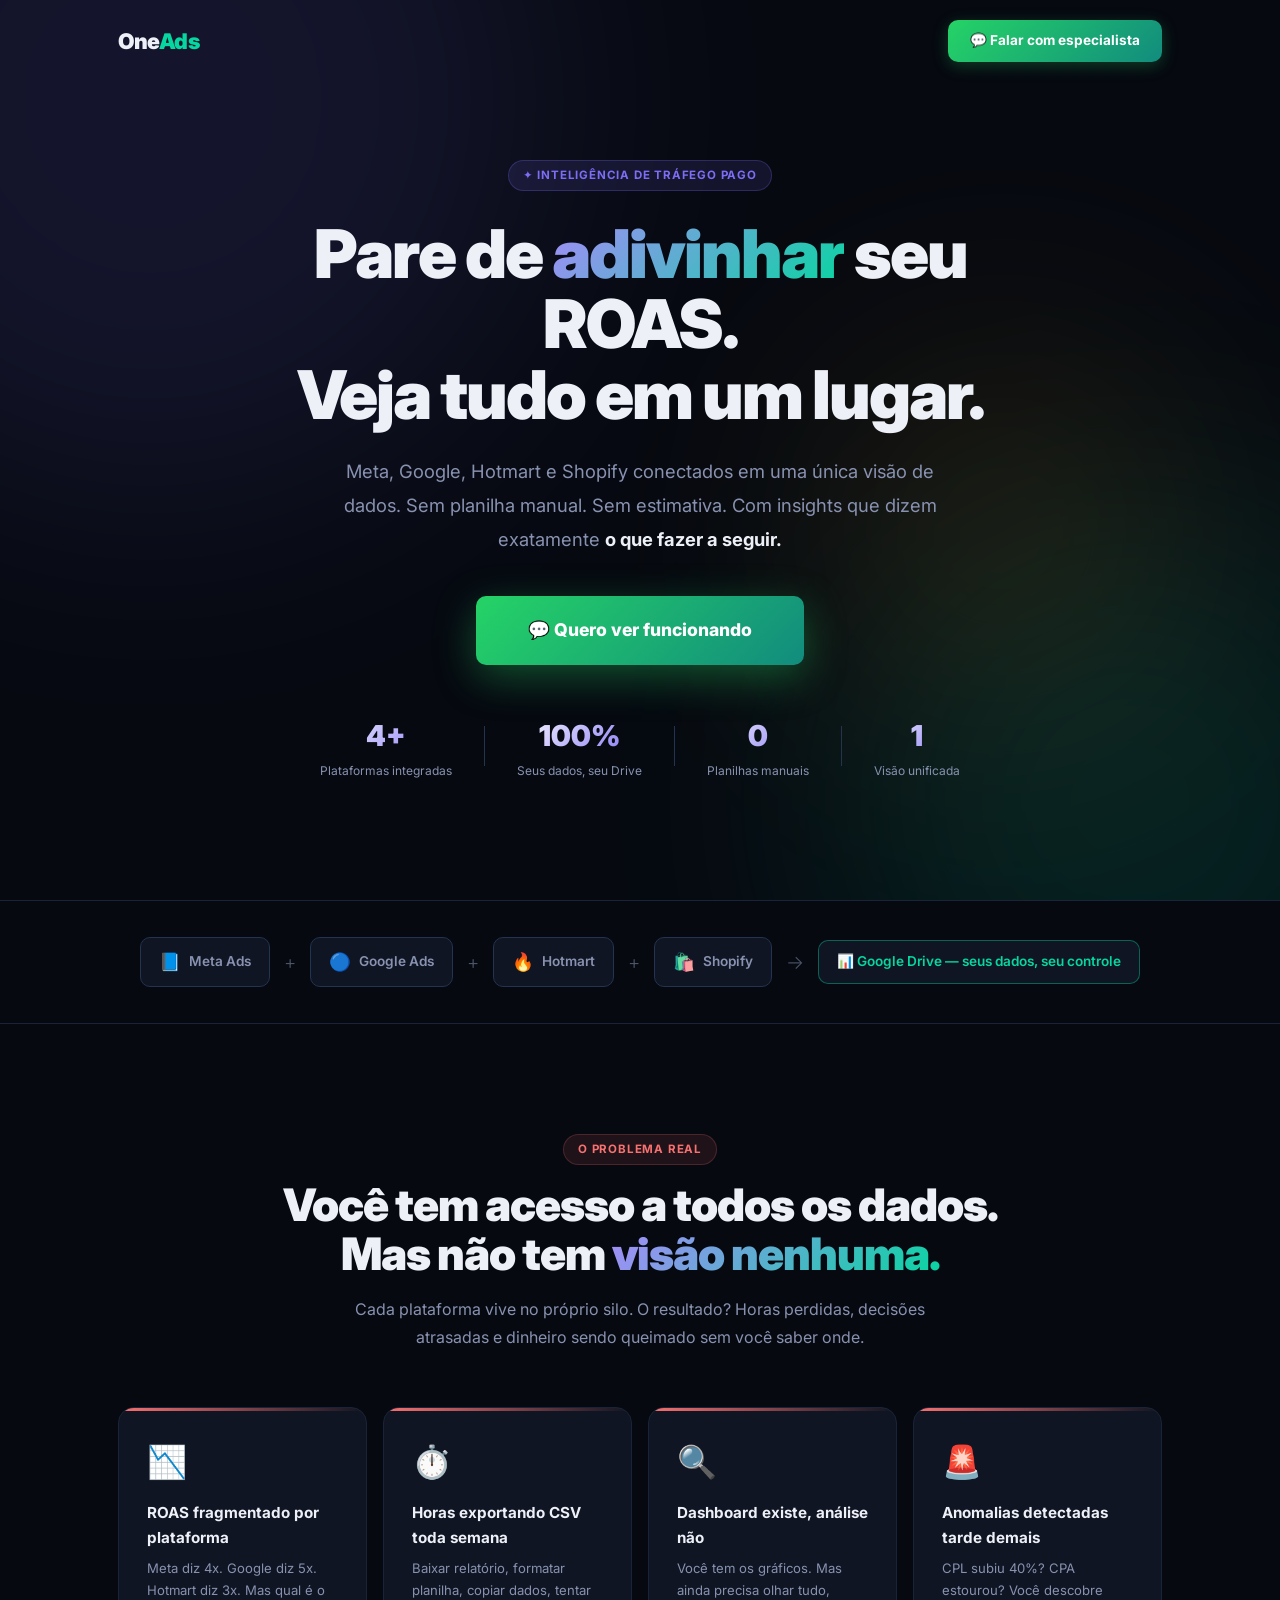
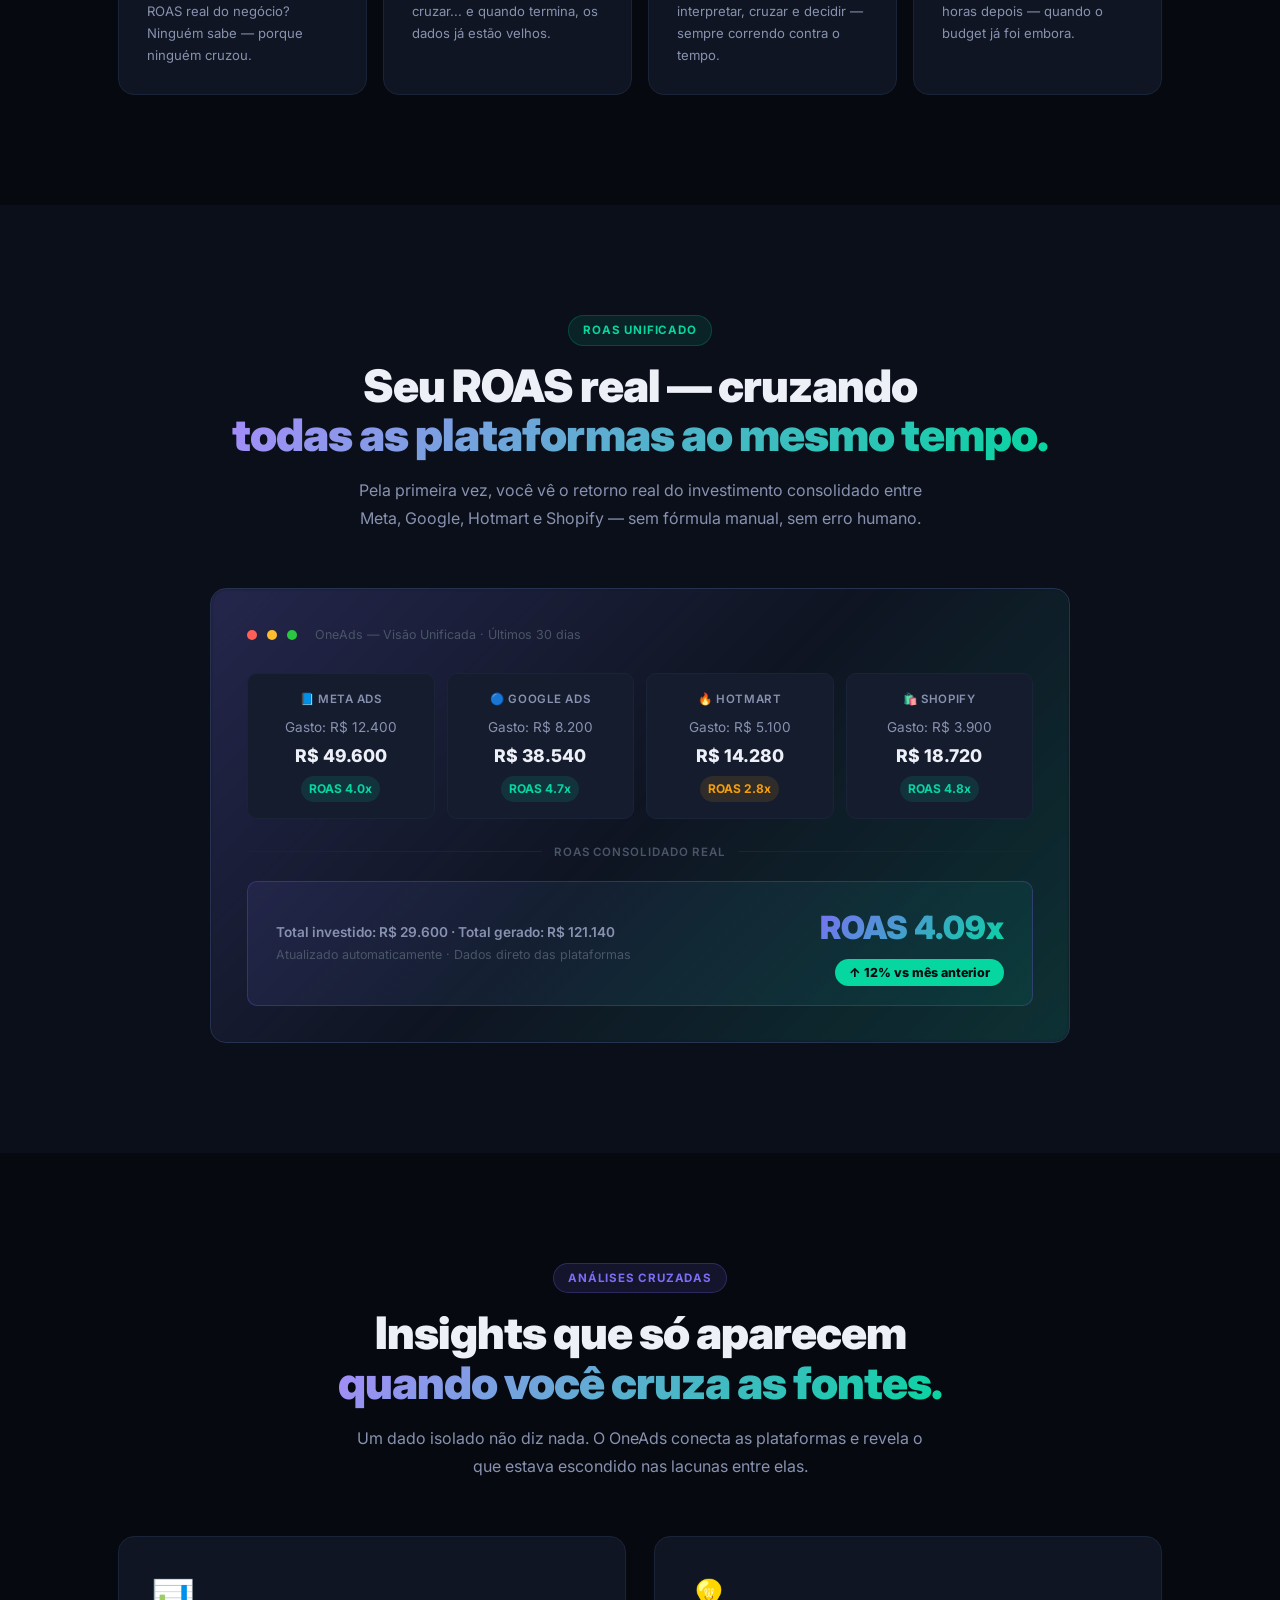
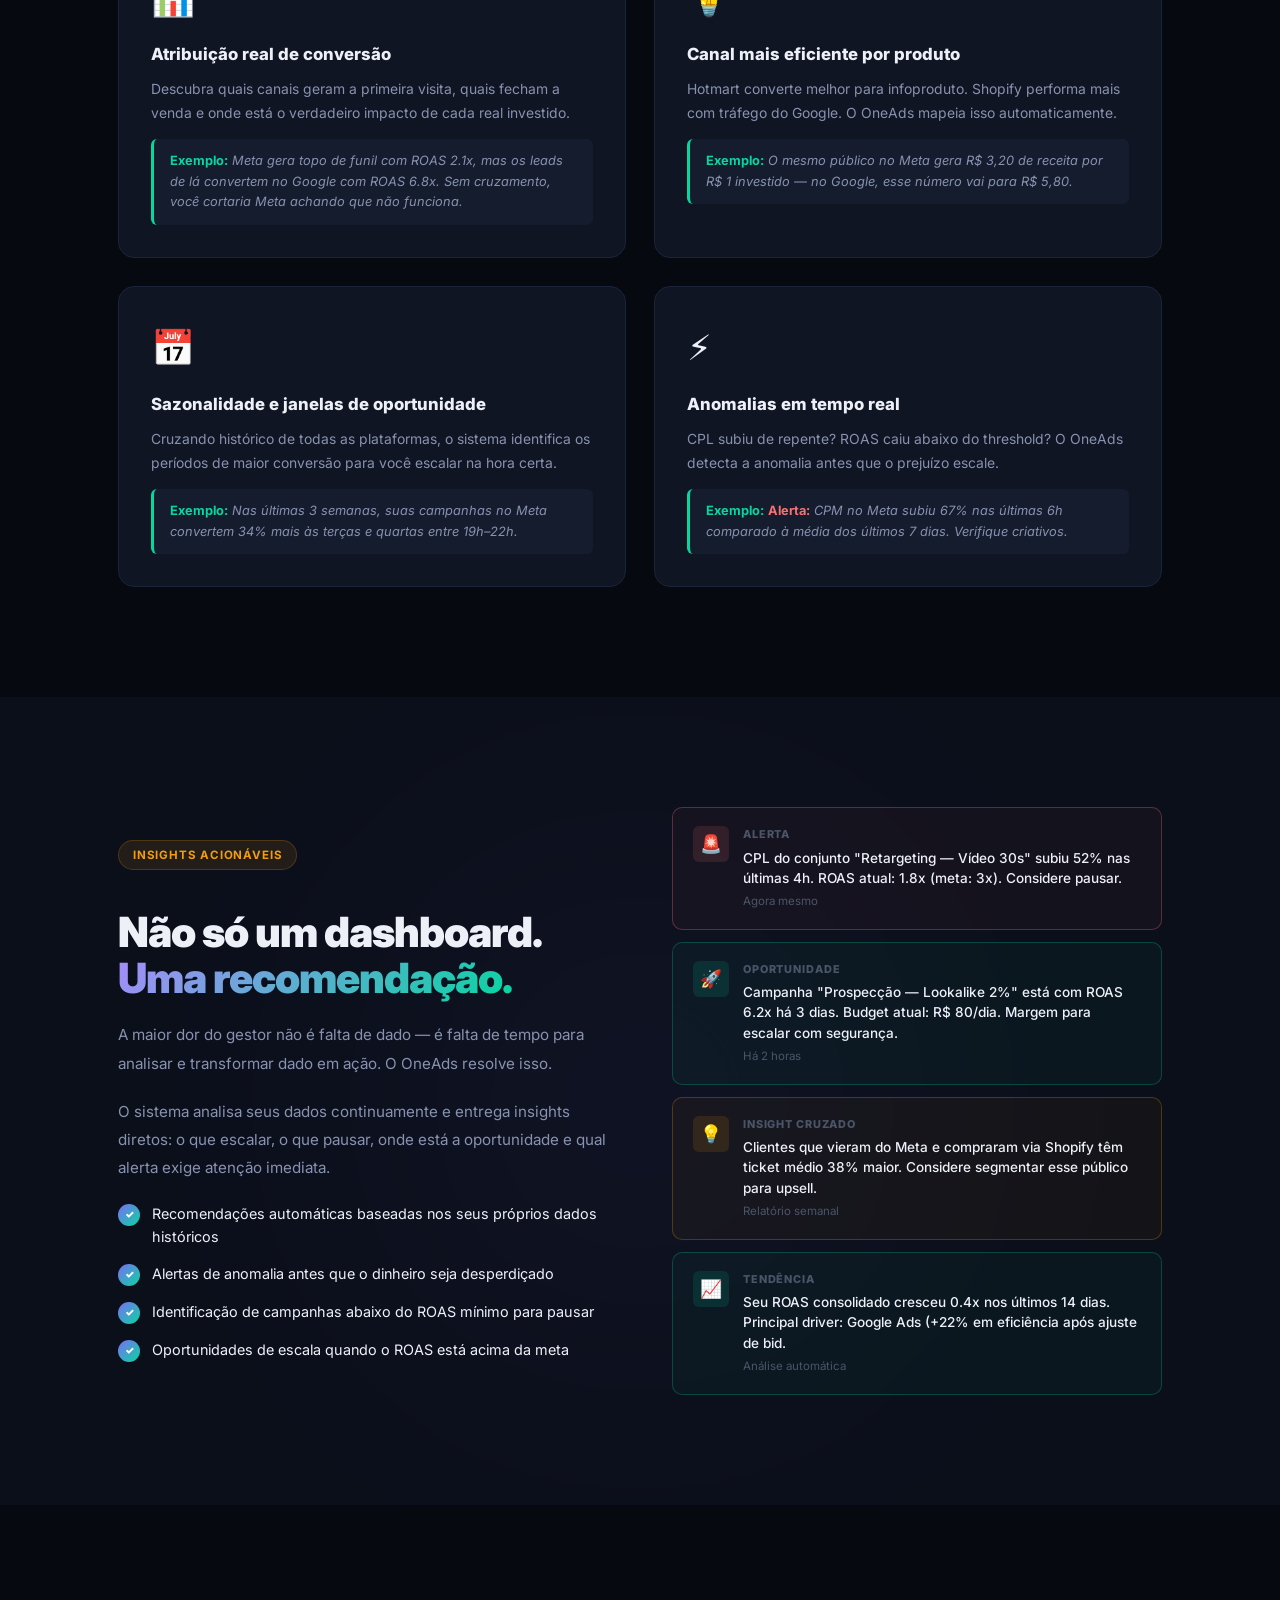
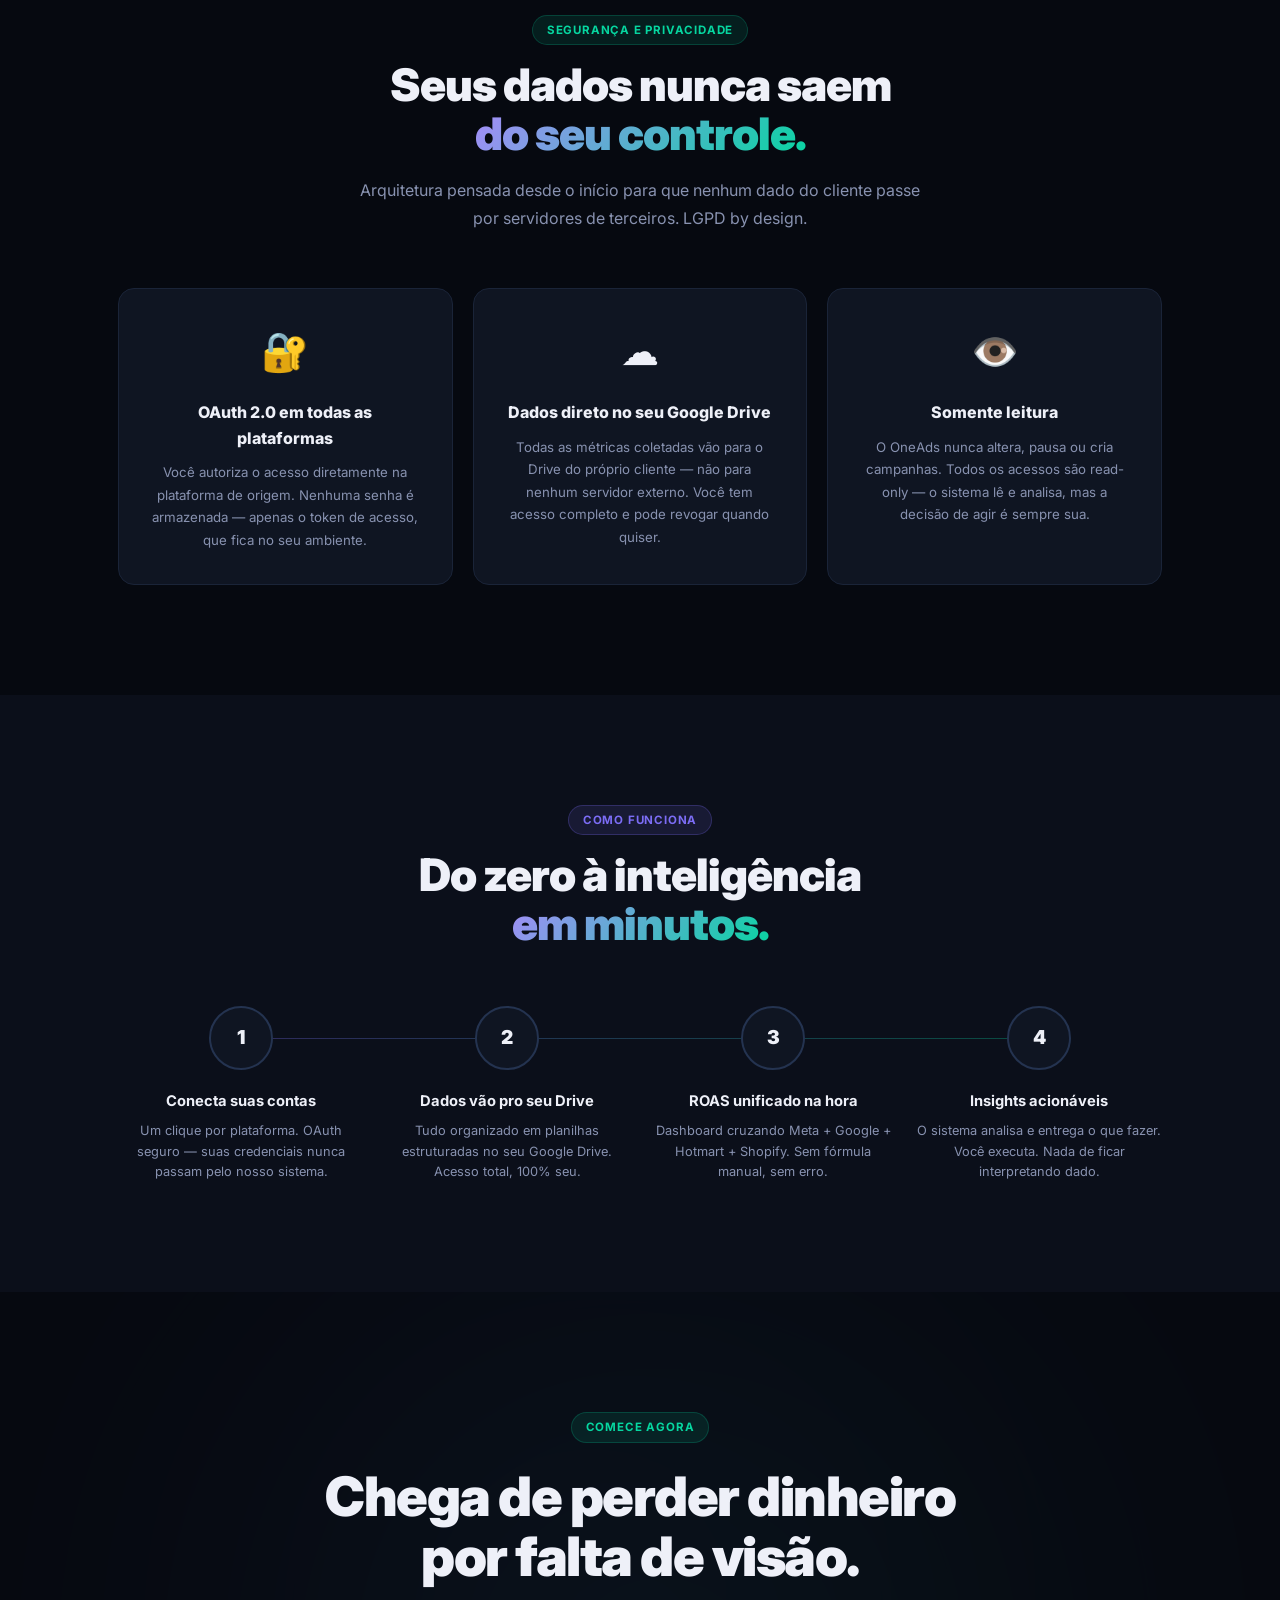
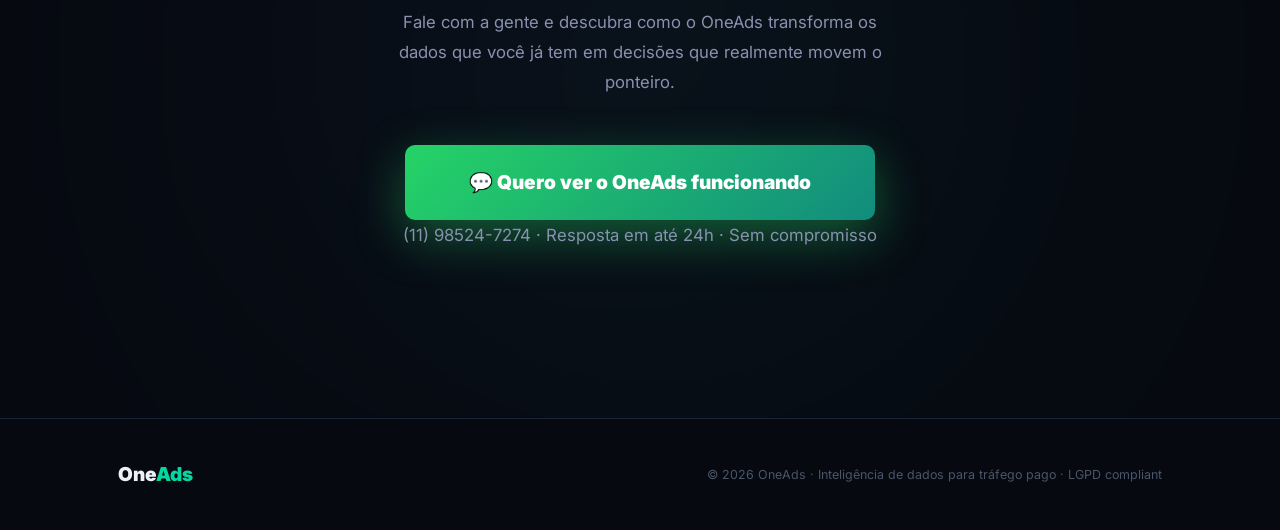
==== frontend/landing.html @ 6a59e77a "OneAds v1" ====
<!DOCTYPE html>
<html lang="pt-BR">
<head>
<meta charset="UTF-8" />
<meta name="viewport" content="width=device-width, initial-scale=1.0" />
<title>OneAds — ROAS Unificado. Insights Reais. Resultado.</title>
<link rel="preconnect" href="https://fonts.googleapis.com" />
<link href="https://fonts.googleapis.com/css2?family=Inter:wght@300;400;500;600;700;800;900&display=swap" rel="stylesheet" />
<style>
*,*::before,*::after{box-sizing:border-box;margin:0;padding:0}
:root{
  --bg:#060910;
  --bg2:#0b0f1a;
  --surface:#0f1522;
  --surface2:#141c2e;
  --border:#1a2438;
  --border2:#243350;
  --accent:#7c6df5;
  --accent2:#06d6a0;
  --accent3:#f59e0b;
  --red:#f87171;
  --text:#eef0f8;
  --text2:#8892b0;
  --text3:#4a5568;
  --radius:16px;
  --radius-sm:10px;
  --radius-xs:6px;
}
html{scroll-behavior:smooth}
body{font-family:'Inter',system-ui,sans-serif;background:var(--bg);color:var(--text);overflow-x:hidden;line-height:1.6}
a{text-decoration:none;color:inherit}

/* UTILS */
.container{max-width:1100px;margin:0 auto;padding:0 28px}
.tag{display:inline-flex;align-items:center;gap:6px;padding:5px 14px;border-radius:100px;font-size:.72rem;font-weight:700;letter-spacing:.07em;text-transform:uppercase}
.tag-purple{background:rgba(124,109,245,.12);color:var(--accent);border:1px solid rgba(124,109,245,.25)}
.tag-green{background:rgba(6,214,160,.1);color:var(--accent2);border:1px solid rgba(6,214,160,.2)}
.tag-gold{background:rgba(245,158,11,.1);color:var(--accent3);border:1px solid rgba(245,158,11,.2)}
.tag-red{background:rgba(248,113,113,.1);color:var(--red);border:1px solid rgba(248,113,113,.2)}
.gradient-text{background:linear-gradient(135deg,#a78bfa,#06d6a0);-webkit-background-clip:text;-webkit-text-fill-color:transparent;background-clip:text}
.section-label{text-align:center;margin-bottom:16px}
.section-title{font-size:clamp(1.9rem,4vw,2.8rem);font-weight:900;letter-spacing:-1px;text-align:center;margin-bottom:16px;line-height:1.1}
.section-sub{text-align:center;color:var(--text2);max-width:580px;margin:0 auto 56px;font-size:1rem;line-height:1.75}

/* FADE IN */
.fade-in{opacity:0;transform:translateY(28px);transition:opacity .7s ease,transform .7s ease}
.fade-in.visible{opacity:1;transform:translateY(0)}

/* NAV */
nav{position:fixed;top:0;left:0;right:0;z-index:100;padding:20px 0}
nav.scrolled{background:rgba(6,9,16,.9);backdrop-filter:blur(20px);border-bottom:1px solid var(--border)}
.nav-inner{display:flex;align-items:center;justify-content:space-between}
.nav-logo{font-size:1.35rem;font-weight:900;letter-spacing:-.5px}
.nav-logo span{color:var(--accent2)}
.btn-wpp-nav{display:inline-flex;align-items:center;gap:8px;padding:10px 22px;border-radius:var(--radius-sm);background:linear-gradient(135deg,#25d366,#128c7e);color:#fff;font-size:.85rem;font-weight:700;transition:all .2s;box-shadow:0 4px 16px rgba(37,211,102,.25)}
.btn-wpp-nav:hover{transform:translateY(-1px);box-shadow:0 8px 24px rgba(37,211,102,.4)}

/* HERO */
.hero{min-height:100vh;display:flex;align-items:center;padding:130px 0 90px;position:relative;overflow:hidden}
.hero-glow{position:absolute;border-radius:50%;filter:blur(130px);opacity:.12;pointer-events:none}
.g1{width:800px;height:800px;background:var(--accent);top:-300px;left:-250px}
.g2{width:600px;height:600px;background:var(--accent2);bottom:-200px;right:-150px}
.g3{width:350px;height:350px;background:var(--accent3);top:40%;right:8%}
.hero-inner{max-width:780px;margin:0 auto;text-align:center}
.hero-eyebrow{margin-bottom:28px}
.hero h1{font-size:clamp(2.6rem,6vw,4.2rem);font-weight:900;line-height:1.05;letter-spacing:-2px;margin-bottom:24px}
.hero-sub{font-size:1.15rem;color:var(--text2);line-height:1.85;max-width:620px;margin:0 auto 40px}
.btn-wpp-hero{display:inline-flex;align-items:center;gap:12px;padding:20px 52px;border-radius:var(--radius-sm);background:linear-gradient(135deg,#25d366,#128c7e);color:#fff;font-size:1.1rem;font-weight:800;transition:all .25s;box-shadow:0 12px 40px rgba(37,211,102,.35)}
.btn-wpp-hero:hover{transform:translateY(-3px);box-shadow:0 20px 56px rgba(37,211,102,.5)}
.hero-proof{display:flex;align-items:center;justify-content:center;gap:32px;margin-top:48px;flex-wrap:wrap}
.proof-item{text-align:center}
.proof-num{font-size:1.8rem;font-weight:900;background:linear-gradient(135deg,#fff,var(--accent));-webkit-background-clip:text;-webkit-text-fill-color:transparent;background-clip:text}
.proof-lbl{font-size:.75rem;color:var(--text2);margin-top:2px}
.proof-div{width:1px;height:40px;background:var(--border2)}

/* PLATFORMS BADGE */
.platforms-strip{padding:36px 0;border-top:1px solid var(--border);border-bottom:1px solid var(--border)}
.platforms-inner{display:flex;align-items:center;justify-content:center;gap:10px;flex-wrap:wrap}
.plat-badge{display:flex;align-items:center;gap:8px;padding:10px 18px;border-radius:var(--radius-sm);background:var(--surface);border:1px solid var(--border2);font-size:.85rem;font-weight:600;color:var(--text2);transition:all .2s}
.plat-badge:hover{border-color:var(--accent2);color:var(--text)}
.plat-icon{font-size:1.1rem}
.plat-plus{color:var(--text3);font-size:1.2rem;font-weight:300;padding:0 4px}

/* PAIN SECTION */
.pain-section{padding:110px 0}
.pain-grid{display:grid;grid-template-columns:repeat(auto-fill,minmax(240px,1fr));gap:16px;margin-top:20px}
.pain-card{background:var(--surface);border:1px solid var(--border);border-radius:var(--radius);padding:28px;position:relative;overflow:hidden}
.pain-card::before{content:'';position:absolute;top:0;left:0;right:0;height:3px;background:linear-gradient(90deg,var(--red),transparent)}
.pain-icon{font-size:2rem;margin-bottom:14px}
.pain-card h4{font-size:.95rem;font-weight:700;margin-bottom:8px;color:var(--text)}
.pain-card p{font-size:.82rem;color:var(--text2);line-height:1.65}

/* ROAS SECTION */
.roas-section{padding:110px 0;background:var(--bg2)}
.roas-visual{margin-top:56px;background:var(--surface);border:1px solid var(--border2);border-radius:var(--radius);padding:36px;position:relative;overflow:hidden;max-width:860px;margin-left:auto;margin-right:auto}
.roas-visual::before{content:'';position:absolute;inset:-1px;border-radius:var(--radius);background:linear-gradient(135deg,rgba(124,109,245,.2),transparent 50%,rgba(6,214,160,.15));z-index:-1;filter:blur(2px)}
.roas-header{display:flex;align-items:center;gap:10px;margin-bottom:28px}
.roas-dot{width:10px;height:10px;border-radius:50%}
.r1{background:#ff5f57}.r2{background:#febc2e}.r3{background:#28c840}
.roas-title-bar{font-size:.78rem;color:var(--text3);margin-left:8px}
.roas-platforms{display:grid;grid-template-columns:repeat(4,1fr);gap:12px;margin-bottom:24px}
.roas-plat{background:var(--surface2);border-radius:var(--radius-sm);padding:16px;border:1px solid var(--border);text-align:center}
.roas-plat .p-name{font-size:.72rem;color:var(--text2);margin-bottom:8px;font-weight:600;text-transform:uppercase;letter-spacing:.05em}
.roas-plat .p-spend{font-size:.85rem;color:var(--text2);margin-bottom:4px}
.roas-plat .p-revenue{font-size:1.1rem;font-weight:800;color:var(--text)}
.roas-plat .p-roas{font-size:.75rem;font-weight:700;margin-top:6px;padding:3px 8px;border-radius:100px;display:inline-block}
.roas-good{background:rgba(6,214,160,.12);color:var(--accent2)}
.roas-warn{background:rgba(245,158,11,.12);color:var(--accent3)}
.roas-divider{display:flex;align-items:center;gap:12px;margin-bottom:20px}
.roas-divider-line{flex:1;height:1px;background:var(--border)}
.roas-divider-text{font-size:.72rem;color:var(--text3);font-weight:600;text-transform:uppercase;letter-spacing:.08em}
.roas-total{background:linear-gradient(135deg,rgba(124,109,245,.1),rgba(6,214,160,.08));border:1px solid rgba(124,109,245,.25);border-radius:var(--radius-sm);padding:20px 28px;display:flex;align-items:center;justify-content:space-between;flex-wrap:wrap;gap:16px}
.roas-total-label{font-size:.85rem;color:var(--text2);font-weight:600}
.roas-total-val{font-size:2rem;font-weight:900;background:linear-gradient(135deg,var(--accent),var(--accent2));-webkit-background-clip:text;-webkit-text-fill-color:transparent;background-clip:text}
.roas-total-sub{font-size:.78rem;color:var(--text3);margin-top:2px}
.roas-badge{background:var(--accent2);color:#060910;font-size:.78rem;font-weight:800;padding:6px 14px;border-radius:100px}

/* CROSS SECTION */
.cross-section{padding:110px 0}
.cross-grid{display:grid;grid-template-columns:1fr 1fr;gap:28px;margin-top:56px}
.cross-card{background:var(--surface);border:1px solid var(--border);border-radius:var(--radius);padding:32px;transition:border-color .2s,transform .2s}
.cross-card:hover{border-color:var(--accent);transform:translateY(-4px)}
.cross-icon{font-size:2.2rem;margin-bottom:16px}
.cross-card h3{font-size:1.05rem;font-weight:800;margin-bottom:10px}
.cross-card p{font-size:.87rem;color:var(--text2);line-height:1.7}
.cross-example{margin-top:14px;padding:12px 16px;background:var(--surface2);border-radius:var(--radius-xs);border-left:3px solid var(--accent2);font-size:.8rem;color:var(--text2);line-height:1.6;font-style:italic}
.cross-example strong{color:var(--accent2);font-style:normal}

/* INSIGHTS SECTION */
.insights-section{padding:110px 0;background:var(--bg2);position:relative;overflow:hidden}
.insights-glow{position:absolute;width:500px;height:500px;border-radius:50%;background:var(--accent);filter:blur(150px);opacity:.06;top:50%;left:50%;transform:translate(-50%,-50%);pointer-events:none}
.insights-inner{display:grid;grid-template-columns:1fr 1fr;gap:64px;align-items:center;position:relative;z-index:1}
.insights-text .tag{margin-bottom:20px}
.insights-text h2{font-size:clamp(1.9rem,3.5vw,2.6rem);font-weight:900;letter-spacing:-1px;margin-bottom:20px;line-height:1.1}
.insights-text p{color:var(--text2);line-height:1.85;margin-bottom:20px;font-size:.95rem}
.insights-list{list-style:none;display:flex;flex-direction:column;gap:14px}
.insights-list li{display:flex;align-items:flex-start;gap:12px;font-size:.9rem;line-height:1.6}
.insight-bullet{width:22px;height:22px;border-radius:50%;background:linear-gradient(135deg,var(--accent),var(--accent2));display:flex;align-items:center;justify-content:center;font-size:.65rem;font-weight:900;color:#fff;flex-shrink:0;margin-top:2px}
.insights-feed{display:flex;flex-direction:column;gap:12px}
.insight-card{background:var(--surface);border:1px solid var(--border2);border-radius:var(--radius-sm);padding:18px 20px;display:flex;align-items:flex-start;gap:14px;transition:border-color .2s}
.insight-card:hover{border-color:var(--accent)}
.insight-card.alert{border-color:rgba(248,113,113,.3);background:rgba(248,113,113,.04)}
.insight-card.alert .ic-icon{background:rgba(248,113,113,.12);color:var(--red)}
.insight-card.win{border-color:rgba(6,214,160,.25);background:rgba(6,214,160,.04)}
.insight-card.win .ic-icon{background:rgba(6,214,160,.12);color:var(--accent2)}
.insight-card.tip{border-color:rgba(245,158,11,.25);background:rgba(245,158,11,.04)}
.insight-card.tip .ic-icon{background:rgba(245,158,11,.12);color:var(--accent3)}
.ic-icon{width:36px;height:36px;border-radius:var(--radius-xs);display:flex;align-items:center;justify-content:center;font-size:1.1rem;flex-shrink:0}
.ic-body{}
.ic-type{font-size:.68rem;font-weight:800;text-transform:uppercase;letter-spacing:.08em;color:var(--text3);margin-bottom:4px}
.ic-text{font-size:.85rem;color:var(--text);line-height:1.5;font-weight:500}
.ic-time{font-size:.72rem;color:var(--text3);margin-top:4px}

/* SECURITY SECTION */
.security-section{padding:110px 0}
.security-grid{display:grid;grid-template-columns:repeat(3,1fr);gap:20px;margin-top:56px}
.sec-card{background:var(--surface);border:1px solid var(--border);border-radius:var(--radius);padding:32px;text-align:center;transition:border-color .2s,transform .2s}
.sec-card:hover{border-color:var(--accent2);transform:translateY(-3px)}
.sec-icon{font-size:2.4rem;margin-bottom:18px}
.sec-card h4{font-size:1rem;font-weight:800;margin-bottom:10px}
.sec-card p{font-size:.83rem;color:var(--text2);line-height:1.7}

/* HOW SECTION */
.how-section{padding:110px 0;background:var(--bg2)}
.steps{display:grid;grid-template-columns:repeat(4,1fr);gap:20px;margin-top:56px;position:relative}
.steps::before{content:'';position:absolute;top:32px;left:calc(12.5% + 16px);right:calc(12.5% + 16px);height:1px;background:linear-gradient(90deg,var(--accent),var(--accent2));opacity:.3;pointer-events:none}
.step{text-align:center;position:relative}
.step-num{width:64px;height:64px;border-radius:50%;background:var(--surface);border:2px solid var(--border2);display:flex;align-items:center;justify-content:center;font-size:1.2rem;font-weight:900;margin:0 auto 20px;position:relative;z-index:1;transition:border-color .2s}
.step:hover .step-num{border-color:var(--accent)}
.step h4{font-size:.92rem;font-weight:700;margin-bottom:8px}
.step p{font-size:.8rem;color:var(--text2);line-height:1.6}

/* FINAL CTA */
.final-cta{padding:120px 0;position:relative;overflow:hidden;text-align:center}
.final-glow-1{position:absolute;width:700px;height:700px;border-radius:50%;background:linear-gradient(135deg,var(--accent),var(--accent2));filter:blur(180px);opacity:.07;top:50%;left:50%;transform:translate(-50%,-50%);pointer-events:none}
.final-cta h2{font-size:clamp(2.2rem,5vw,3.4rem);font-weight:900;letter-spacing:-1.5px;margin-bottom:20px;line-height:1.1}
.final-cta p{color:var(--text2);max-width:520px;margin:0 auto 48px;font-size:1.05rem;line-height:1.8}
.btn-wpp-big{display:inline-flex;align-items:center;gap:14px;padding:22px 64px;border-radius:var(--radius-sm);background:linear-gradient(135deg,#25d366,#128c7e);color:#fff;font-size:1.2rem;font-weight:900;transition:all .25s;box-shadow:0 16px 50px rgba(37,211,102,.4);position:relative;z-index:1}
.btn-wpp-big:hover{transform:translateY(-4px);box-shadow:0 24px 70px rgba(37,211,102,.55)}
.cta-note{margin-top:20px;font-size:.82rem;color:var(--text3);position:relative;z-index:1}

/* FOOTER */
footer{padding:40px 0;border-top:1px solid var(--border)}
.footer-inner{display:flex;align-items:center;justify-content:space-between;flex-wrap:wrap;gap:16px}
.footer-logo{font-size:1.2rem;font-weight:900}
.footer-logo span{color:var(--accent2)}
.footer-copy{font-size:.78rem;color:var(--text3)}

/* RESPONSIVE */
@media(max-width:900px){
  .cross-grid,.insights-inner,.security-grid{grid-template-columns:1fr}
  .steps{grid-template-columns:repeat(2,1fr)}
  .steps::before{display:none}
  .roas-platforms{grid-template-columns:repeat(2,1fr)}
}
@media(max-width:600px){
  .steps,.pain-grid{grid-template-columns:1fr}
  .hero h1{letter-spacing:-1px}
  .roas-total{flex-direction:column;text-align:center}
}
</style>
</head>
<body>

<!-- NAV -->
<nav id="navbar">
  <div class="container">
    <div class="nav-inner">
      <div class="nav-logo">One<span>Ads</span></div>
      <a href="https://wa.me/5511985247274?text=Ol%C3%A1%2C+quero+saber+mais+sobre+o+OneAds" target="_blank" class="btn-wpp-nav">
        💬 Falar com especialista
      </a>
    </div>
  </div>
</nav>

<!-- HERO -->
<section class="hero">
  <div class="hero-glow g1"></div>
  <div class="hero-glow g2"></div>
  <div class="hero-glow g3"></div>
  <div class="container">
    <div class="hero-inner fade-in">
      <div class="hero-eyebrow">
        <span class="tag tag-purple">✦ Inteligência de tráfego pago</span>
      </div>
      <h1>Pare de <span class="gradient-text">adivinhar</span> seu ROAS.<br />Veja tudo em um lugar.</h1>
      <p class="hero-sub">Meta, Google, Hotmart e Shopify conectados em uma única visão de dados. Sem planilha manual. Sem estimativa. Com insights que dizem exatamente <strong style="color:var(--text)">o que fazer a seguir.</strong></p>
      <a href="https://wa.me/5511985247274?text=Ol%C3%A1%2C+quero+saber+mais+sobre+o+OneAds" target="_blank" class="btn-wpp-hero">
        💬 Quero ver funcionando
      </a>
      <div class="hero-proof">
        <div class="proof-item">
          <div class="proof-num">4+</div>
          <div class="proof-lbl">Plataformas integradas</div>
        </div>
        <div class="proof-div"></div>
        <div class="proof-item">
          <div class="proof-num">100%</div>
          <div class="proof-lbl">Seus dados, seu Drive</div>
        </div>
        <div class="proof-div"></div>
        <div class="proof-item">
          <div class="proof-num">0</div>
          <div class="proof-lbl">Planilhas manuais</div>
        </div>
        <div class="proof-div"></div>
        <div class="proof-item">
          <div class="proof-num">1</div>
          <div class="proof-lbl">Visão unificada</div>
        </div>
      </div>
    </div>
  </div>
</section>

<!-- PLATFORMS STRIP -->
<div class="platforms-strip">
  <div class="container">
    <div class="platforms-inner">
      <div class="plat-badge"><span class="plat-icon">📘</span> Meta Ads</div>
      <span class="plat-plus">+</span>
      <div class="plat-badge"><span class="plat-icon">🔵</span> Google Ads</div>
      <span class="plat-plus">+</span>
      <div class="plat-badge"><span class="plat-icon">🔥</span> Hotmart</div>
      <span class="plat-plus">+</span>
      <div class="plat-badge"><span class="plat-icon">🛍️</span> Shopify</div>
      <span class="plat-plus">→</span>
      <div class="plat-badge" style="border-color:rgba(6,214,160,.4);color:var(--accent2)">📊 Google Drive — seus dados, seu controle</div>
    </div>
  </div>
</div>

<!-- PAIN -->
<section class="pain-section">
  <div class="container">
    <div class="section-label fade-in"><span class="tag tag-red">O problema real</span></div>
    <h2 class="section-title fade-in">Você tem acesso a todos os dados.<br />Mas não tem <span class="gradient-text">visão nenhuma.</span></h2>
    <p class="section-sub fade-in">Cada plataforma vive no próprio silo. O resultado? Horas perdidas, decisões atrasadas e dinheiro sendo queimado sem você saber onde.</p>
    <div class="pain-grid">
      <div class="pain-card fade-in">
        <div class="pain-icon">📉</div>
        <h4>ROAS fragmentado por plataforma</h4>
        <p>Meta diz 4x. Google diz 5x. Hotmart diz 3x. Mas qual é o ROAS real do negócio? Ninguém sabe — porque ninguém cruzou.</p>
      </div>
      <div class="pain-card fade-in">
        <div class="pain-icon">⏱️</div>
        <h4>Horas exportando CSV toda semana</h4>
        <p>Baixar relatório, formatar planilha, copiar dados, tentar cruzar... e quando termina, os dados já estão velhos.</p>
      </div>
      <div class="pain-card fade-in">
        <div class="pain-icon">🔍</div>
        <h4>Dashboard existe, análise não</h4>
        <p>Você tem os gráficos. Mas ainda precisa olhar tudo, interpretar, cruzar e decidir — sempre correndo contra o tempo.</p>
      </div>
      <div class="pain-card fade-in">
        <div class="pain-icon">🚨</div>
        <h4>Anomalias detectadas tarde demais</h4>
        <p>CPL subiu 40%? CPA estourou? Você descobre horas depois — quando o budget já foi embora.</p>
      </div>
    </div>
  </div>
</section>

<!-- ROAS UNIFICADO -->
<section class="roas-section">
  <div class="container">
    <div class="section-label fade-in"><span class="tag tag-green">ROAS Unificado</span></div>
    <h2 class="section-title fade-in">Seu ROAS real — cruzando<br /><span class="gradient-text">todas as plataformas ao mesmo tempo.</span></h2>
    <p class="section-sub fade-in">Pela primeira vez, você vê o retorno real do investimento consolidado entre Meta, Google, Hotmart e Shopify — sem fórmula manual, sem erro humano.</p>

    <div class="roas-visual fade-in">
      <div class="roas-header">
        <div class="roas-dot r1"></div><div class="roas-dot r2"></div><div class="roas-dot r3"></div>
        <span class="roas-title-bar">OneAds — Visão Unificada · Últimos 30 dias</span>
      </div>
      <div class="roas-platforms">
        <div class="roas-plat">
          <div class="p-name">📘 Meta Ads</div>
          <div class="p-spend">Gasto: R$ 12.400</div>
          <div class="p-revenue">R$ 49.600</div>
          <div class="p-roas roas-good">ROAS 4.0x</div>
        </div>
        <div class="roas-plat">
          <div class="p-name">🔵 Google Ads</div>
          <div class="p-spend">Gasto: R$ 8.200</div>
          <div class="p-revenue">R$ 38.540</div>
          <div class="p-roas roas-good">ROAS 4.7x</div>
        </div>
        <div class="roas-plat">
          <div class="p-name">🔥 Hotmart</div>
          <div class="p-spend">Gasto: R$ 5.100</div>
          <div class="p-revenue">R$ 14.280</div>
          <div class="p-roas roas-warn">ROAS 2.8x</div>
        </div>
        <div class="roas-plat">
          <div class="p-name">🛍️ Shopify</div>
          <div class="p-spend">Gasto: R$ 3.900</div>
          <div class="p-revenue">R$ 18.720</div>
          <div class="p-roas roas-good">ROAS 4.8x</div>
        </div>
      </div>
      <div class="roas-divider">
        <div class="roas-divider-line"></div>
        <span class="roas-divider-text">ROAS consolidado real</span>
        <div class="roas-divider-line"></div>
      </div>
      <div class="roas-total">
        <div>
          <div class="roas-total-label">Total investido: R$ 29.600 · Total gerado: R$ 121.140</div>
          <div class="roas-total-sub">Atualizado automaticamente · Dados direto das plataformas</div>
        </div>
        <div style="text-align:right">
          <div class="roas-total-val">ROAS 4.09x</div>
          <div style="margin-top:6px"><span class="roas-badge">↑ 12% vs mês anterior</span></div>
        </div>
      </div>
    </div>
  </div>
</section>

<!-- ANÁLISES CRUZADAS -->
<section class="cross-section">
  <div class="container">
    <div class="section-label fade-in"><span class="tag tag-purple">Análises Cruzadas</span></div>
    <h2 class="section-title fade-in">Insights que só aparecem<br /><span class="gradient-text">quando você cruza as fontes.</span></h2>
    <p class="section-sub fade-in">Um dado isolado não diz nada. O OneAds conecta as plataformas e revela o que estava escondido nas lacunas entre elas.</p>
    <div class="cross-grid">
      <div class="cross-card fade-in">
        <div class="cross-icon">📊</div>
        <h3>Atribuição real de conversão</h3>
        <p>Descubra quais canais geram a primeira visita, quais fecham a venda e onde está o verdadeiro impacto de cada real investido.</p>
        <div class="cross-example"><strong>Exemplo:</strong> Meta gera topo de funil com ROAS 2.1x, mas os leads de lá convertem no Google com ROAS 6.8x. Sem cruzamento, você cortaria Meta achando que não funciona.</div>
      </div>
      <div class="cross-card fade-in">
        <div class="cross-icon">💡</div>
        <h3>Canal mais eficiente por produto</h3>
        <p>Hotmart converte melhor para infoproduto. Shopify performa mais com tráfego do Google. O OneAds mapeia isso automaticamente.</p>
        <div class="cross-example"><strong>Exemplo:</strong> O mesmo público no Meta gera R$ 3,20 de receita por R$ 1 investido — no Google, esse número vai para R$ 5,80.</div>
      </div>
      <div class="cross-card fade-in">
        <div class="cross-icon">📅</div>
        <h3>Sazonalidade e janelas de oportunidade</h3>
        <p>Cruzando histórico de todas as plataformas, o sistema identifica os períodos de maior conversão para você escalar na hora certa.</p>
        <div class="cross-example"><strong>Exemplo:</strong> Nas últimas 3 semanas, suas campanhas no Meta convertem 34% mais às terças e quartas entre 19h–22h.</div>
      </div>
      <div class="cross-card fade-in">
        <div class="cross-icon">⚡</div>
        <h3>Anomalias em tempo real</h3>
        <p>CPL subiu de repente? ROAS caiu abaixo do threshold? O OneAds detecta a anomalia antes que o prejuízo escale.</p>
        <div class="cross-example"><strong>Exemplo:</strong> <strong style="color:var(--red)">Alerta:</strong> CPM no Meta subiu 67% nas últimas 6h comparado à média dos últimos 7 dias. Verifique criativos.</div>
      </div>
    </div>
  </div>
</section>

<!-- INSIGHTS ACIONÁVEIS -->
<section class="insights-section">
  <div class="insights-glow"></div>
  <div class="container">
    <div class="insights-inner">
      <div class="insights-text fade-in">
        <span class="tag tag-gold">Insights Acionáveis</span>
        <h2 style="margin-top:20px">Não só um dashboard.<br /><span class="gradient-text">Uma recomendação.</span></h2>
        <p>A maior dor do gestor não é falta de dado — é falta de tempo para analisar e transformar dado em ação. O OneAds resolve isso.</p>
        <p>O sistema analisa seus dados continuamente e entrega insights diretos: o que escalar, o que pausar, onde está a oportunidade e qual alerta exige atenção imediata.</p>
        <ul class="insights-list">
          <li>
            <div class="insight-bullet">✓</div>
            <span>Recomendações automáticas baseadas nos seus próprios dados históricos</span>
          </li>
          <li>
            <div class="insight-bullet">✓</div>
            <span>Alertas de anomalia antes que o dinheiro seja desperdiçado</span>
          </li>
          <li>
            <div class="insight-bullet">✓</div>
            <span>Identificação de campanhas abaixo do ROAS mínimo para pausar</span>
          </li>
          <li>
            <div class="insight-bullet">✓</div>
            <span>Oportunidades de escala quando o ROAS está acima da meta</span>
          </li>
        </ul>
      </div>
      <div class="insights-feed fade-in">
        <div class="insight-card alert">
          <div class="ic-icon">🚨</div>
          <div class="ic-body">
            <div class="ic-type">Alerta</div>
            <div class="ic-text">CPL do conjunto "Retargeting — Vídeo 30s" subiu 52% nas últimas 4h. ROAS atual: 1.8x (meta: 3x). Considere pausar.</div>
            <div class="ic-time">Agora mesmo</div>
          </div>
        </div>
        <div class="insight-card win">
          <div class="ic-icon">🚀</div>
          <div class="ic-body">
            <div class="ic-type">Oportunidade</div>
            <div class="ic-text">Campanha "Prospecção — Lookalike 2%" está com ROAS 6.2x há 3 dias. Budget atual: R$ 80/dia. Margem para escalar com segurança.</div>
            <div class="ic-time">Há 2 horas</div>
          </div>
        </div>
        <div class="insight-card tip">
          <div class="ic-icon">💡</div>
          <div class="ic-body">
            <div class="ic-type">Insight Cruzado</div>
            <div class="ic-text">Clientes que vieram do Meta e compraram via Shopify têm ticket médio 38% maior. Considere segmentar esse público para upsell.</div>
            <div class="ic-time">Relatório semanal</div>
          </div>
        </div>
        <div class="insight-card win">
          <div class="ic-icon">📈</div>
          <div class="ic-body">
            <div class="ic-type">Tendência</div>
            <div class="ic-text">Seu ROAS consolidado cresceu 0.4x nos últimos 14 dias. Principal driver: Google Ads (+22% em eficiência após ajuste de bid.</div>
            <div class="ic-time">Análise automática</div>
          </div>
        </div>
      </div>
    </div>
  </div>
</section>

<!-- SEGURANÇA -->
<section class="security-section">
  <div class="container">
    <div class="section-label fade-in"><span class="tag tag-green">Segurança e Privacidade</span></div>
    <h2 class="section-title fade-in">Seus dados nunca saem<br /><span class="gradient-text">do seu controle.</span></h2>
    <p class="section-sub fade-in">Arquitetura pensada desde o início para que nenhum dado do cliente passe por servidores de terceiros. LGPD by design.</p>
    <div class="security-grid">
      <div class="sec-card fade-in">
        <div class="sec-icon">🔐</div>
        <h4>OAuth 2.0 em todas as plataformas</h4>
        <p>Você autoriza o acesso diretamente na plataforma de origem. Nenhuma senha é armazenada — apenas o token de acesso, que fica no seu ambiente.</p>
      </div>
      <div class="sec-card fade-in">
        <div class="sec-icon">☁️</div>
        <h4>Dados direto no seu Google Drive</h4>
        <p>Todas as métricas coletadas vão para o Drive do próprio cliente — não para nenhum servidor externo. Você tem acesso completo e pode revogar quando quiser.</p>
      </div>
      <div class="sec-card fade-in">
        <div class="sec-icon">👁️</div>
        <h4>Somente leitura</h4>
        <p>O OneAds nunca altera, pausa ou cria campanhas. Todos os acessos são read-only — o sistema lê e analisa, mas a decisão de agir é sempre sua.</p>
      </div>
    </div>
  </div>
</section>

<!-- HOW IT WORKS -->
<section class="how-section">
  <div class="container">
    <div class="section-label fade-in"><span class="tag tag-purple">Como funciona</span></div>
    <h2 class="section-title fade-in">Do zero à inteligência<br /><span class="gradient-text">em minutos.</span></h2>
    <div class="steps">
      <div class="step fade-in">
        <div class="step-num">1</div>
        <h4>Conecta suas contas</h4>
        <p>Um clique por plataforma. OAuth seguro — suas credenciais nunca passam pelo nosso sistema.</p>
      </div>
      <div class="step fade-in">
        <div class="step-num">2</div>
        <h4>Dados vão pro seu Drive</h4>
        <p>Tudo organizado em planilhas estruturadas no seu Google Drive. Acesso total, 100% seu.</p>
      </div>
      <div class="step fade-in">
        <div class="step-num">3</div>
        <h4>ROAS unificado na hora</h4>
        <p>Dashboard cruzando Meta + Google + Hotmart + Shopify. Sem fórmula manual, sem erro.</p>
      </div>
      <div class="step fade-in">
        <div class="step-num">4</div>
        <h4>Insights acionáveis</h4>
        <p>O sistema analisa e entrega o que fazer. Você executa. Nada de ficar interpretando dado.</p>
      </div>
    </div>
  </div>
</section>

<!-- FINAL CTA -->
<section class="final-cta">
  <div class="final-glow-1"></div>
  <div class="container">
    <div class="fade-in">
      <span class="tag tag-green" style="margin-bottom:24px;display:inline-flex">Comece agora</span>
      <h2>Chega de perder dinheiro<br />por falta de visão.</h2>
      <p>Fale com a gente e descubra como o OneAds transforma os dados que você já tem em decisões que realmente movem o ponteiro.</p>
      <a href="https://wa.me/5511985247274?text=Ol%C3%A1%2C+quero+conhecer+o+OneAds+e+ver+funcionando" target="_blank" class="btn-wpp-big">
        💬 Quero ver o OneAds funcionando
      </a>
      <p class="cta-note">(11) 98524-7274 · Resposta em até 24h · Sem compromisso</p>
    </div>
  </div>
</section>

<!-- FOOTER -->
<footer>
  <div class="container">
    <div class="footer-inner">
      <div class="footer-logo">One<span>Ads</span></div>
      <div class="footer-copy">© 2026 OneAds · Inteligência de dados para tráfego pago · LGPD compliant</div>
    </div>
  </div>
</footer>

<script>
// Nav scroll
const navbar = document.getElementById('navbar');
window.addEventListener('scroll', () => {
  navbar.classList.toggle('scrolled', window.scrollY > 40);
});
// Fade-in
const observer = new IntersectionObserver((entries) => {
  entries.forEach(e => { if (e.isIntersecting) e.target.classList.add('visible'); });
}, { threshold: 0.1 });
document.querySelectorAll('.fade-in').forEach(el => observer.observe(el));
</script>
</body>
</html>
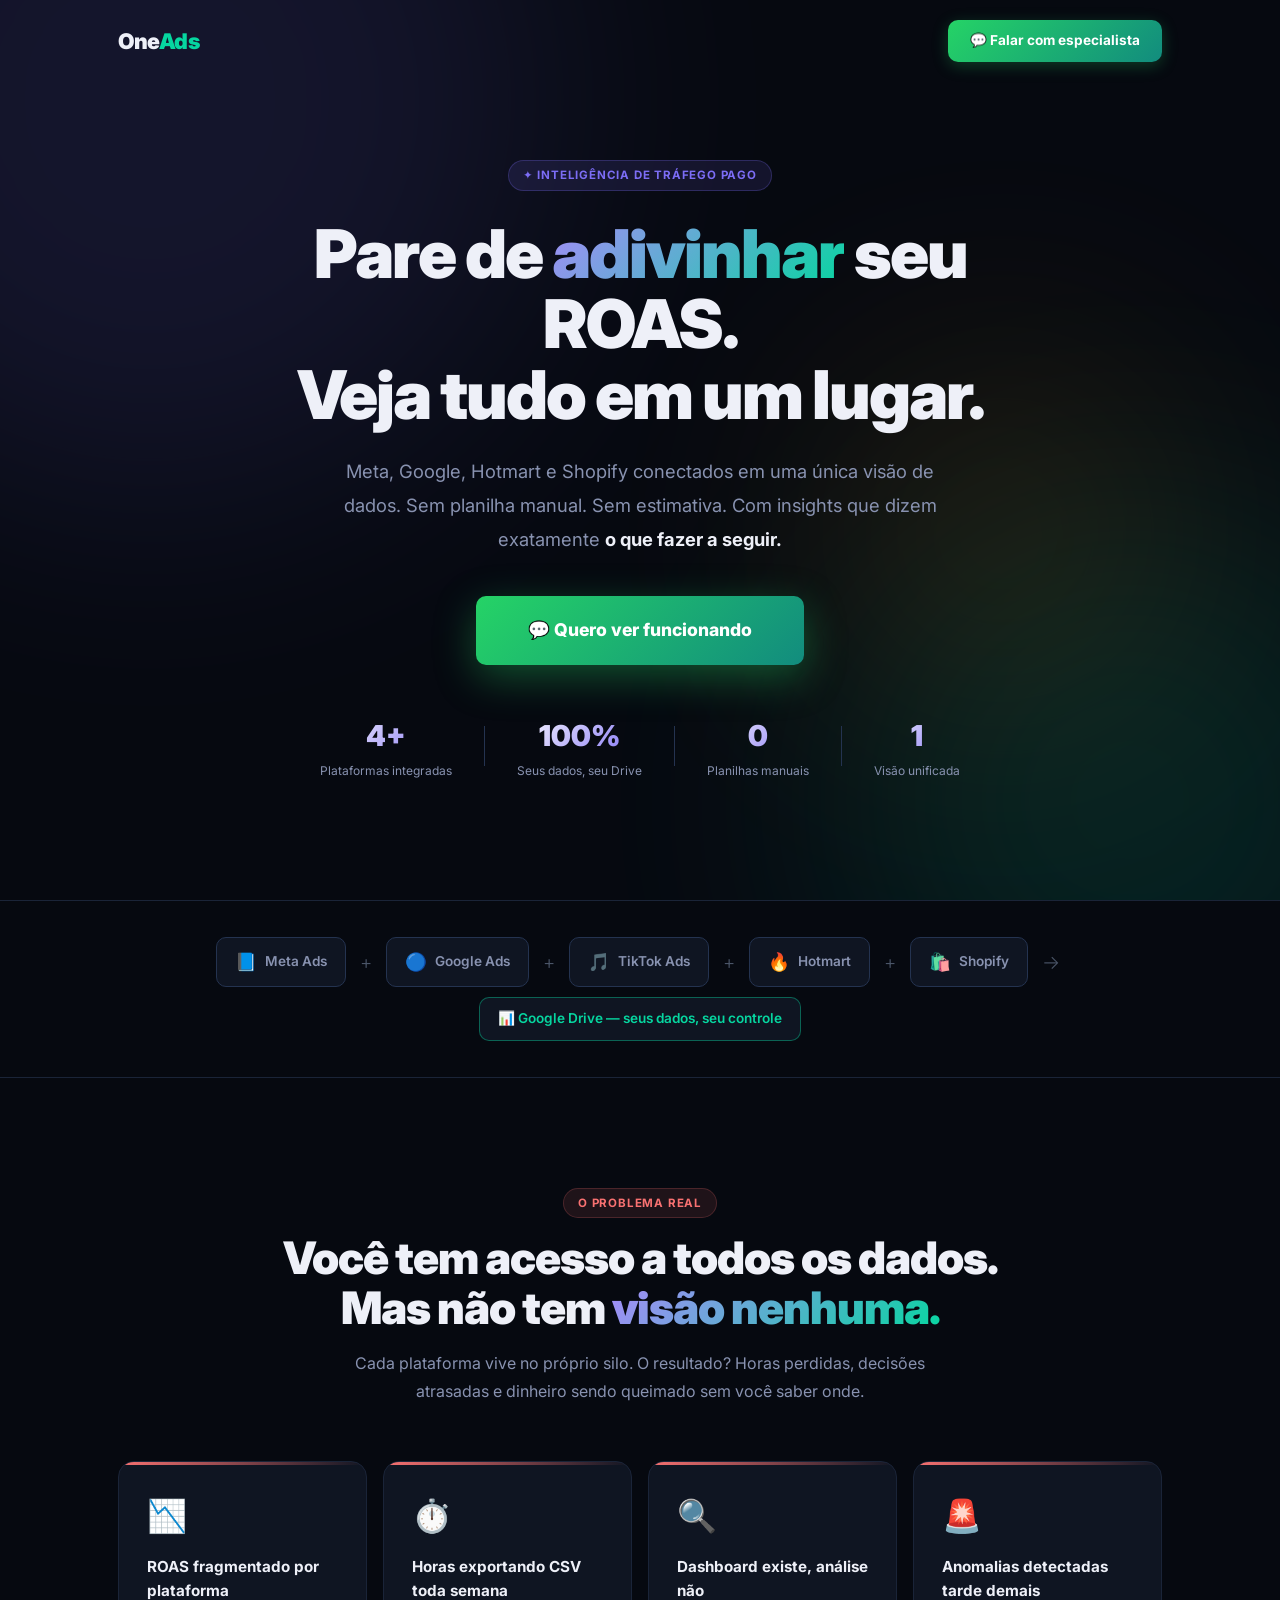
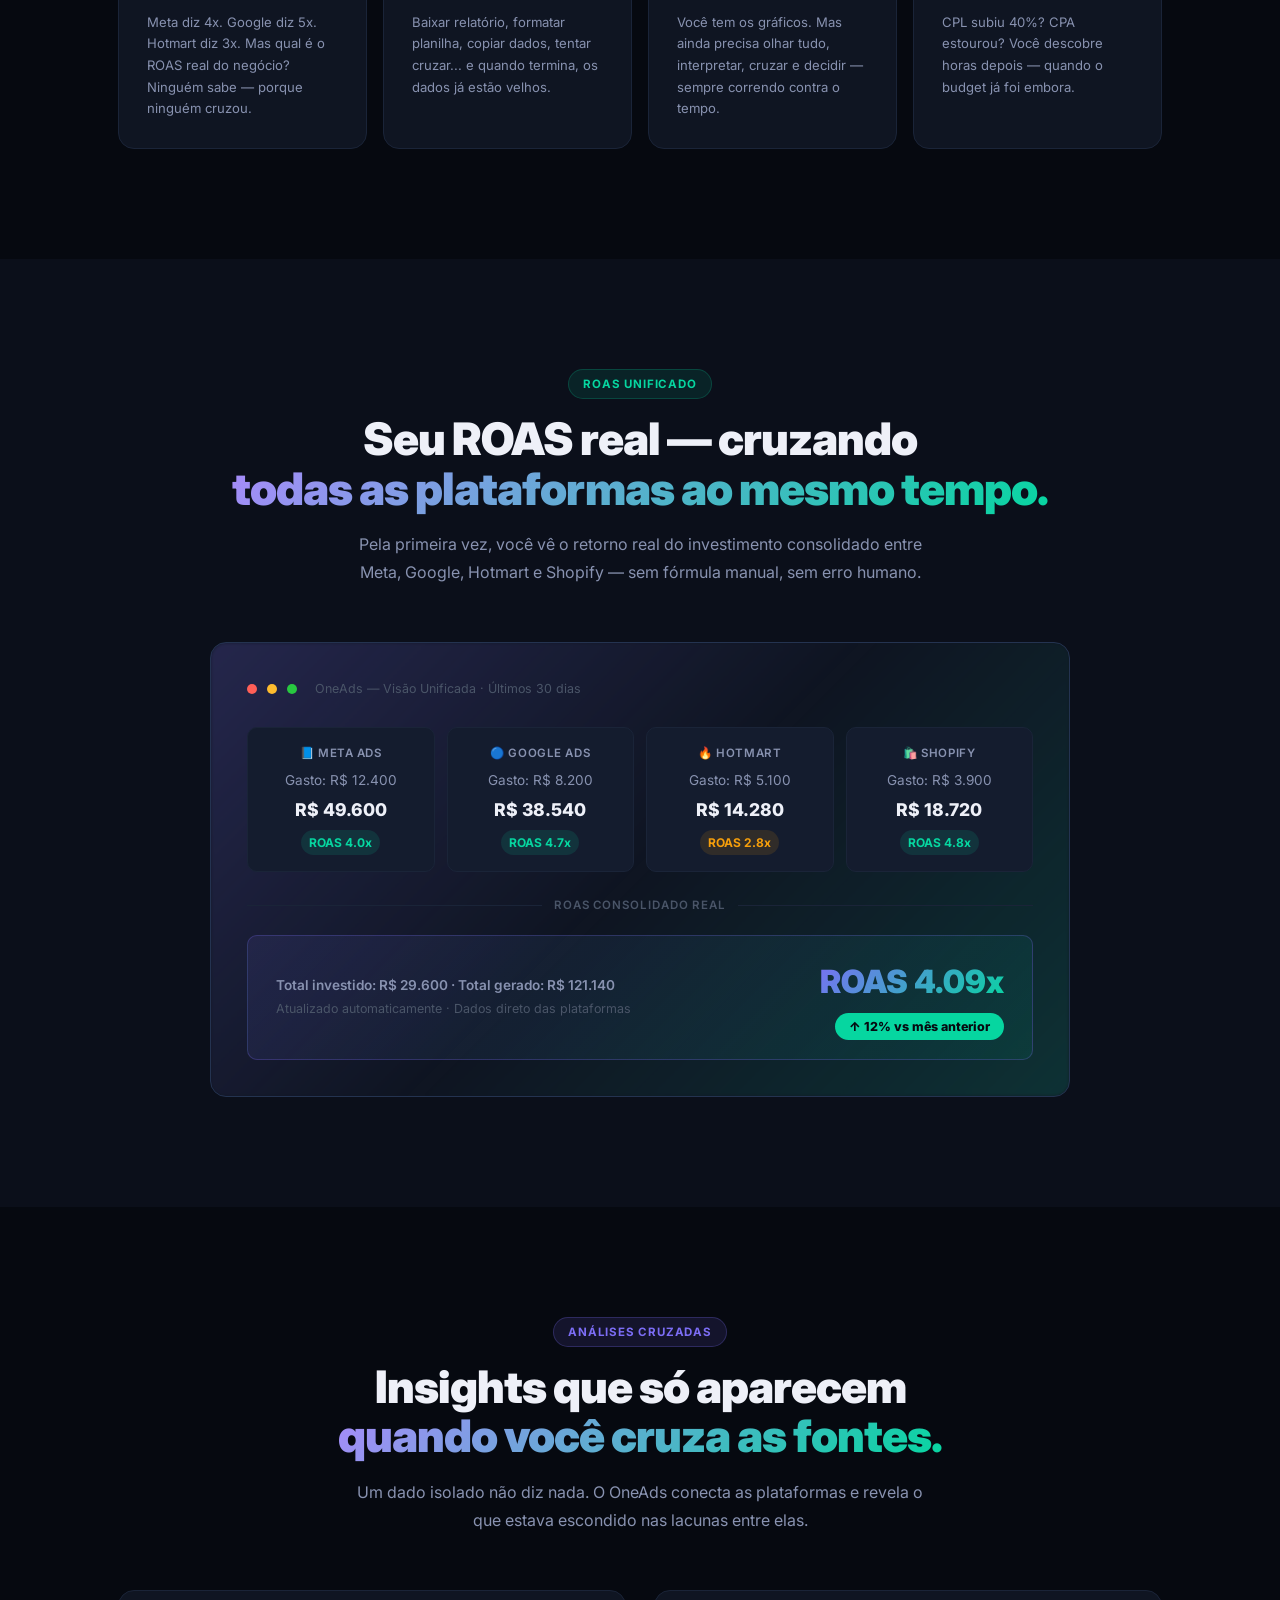
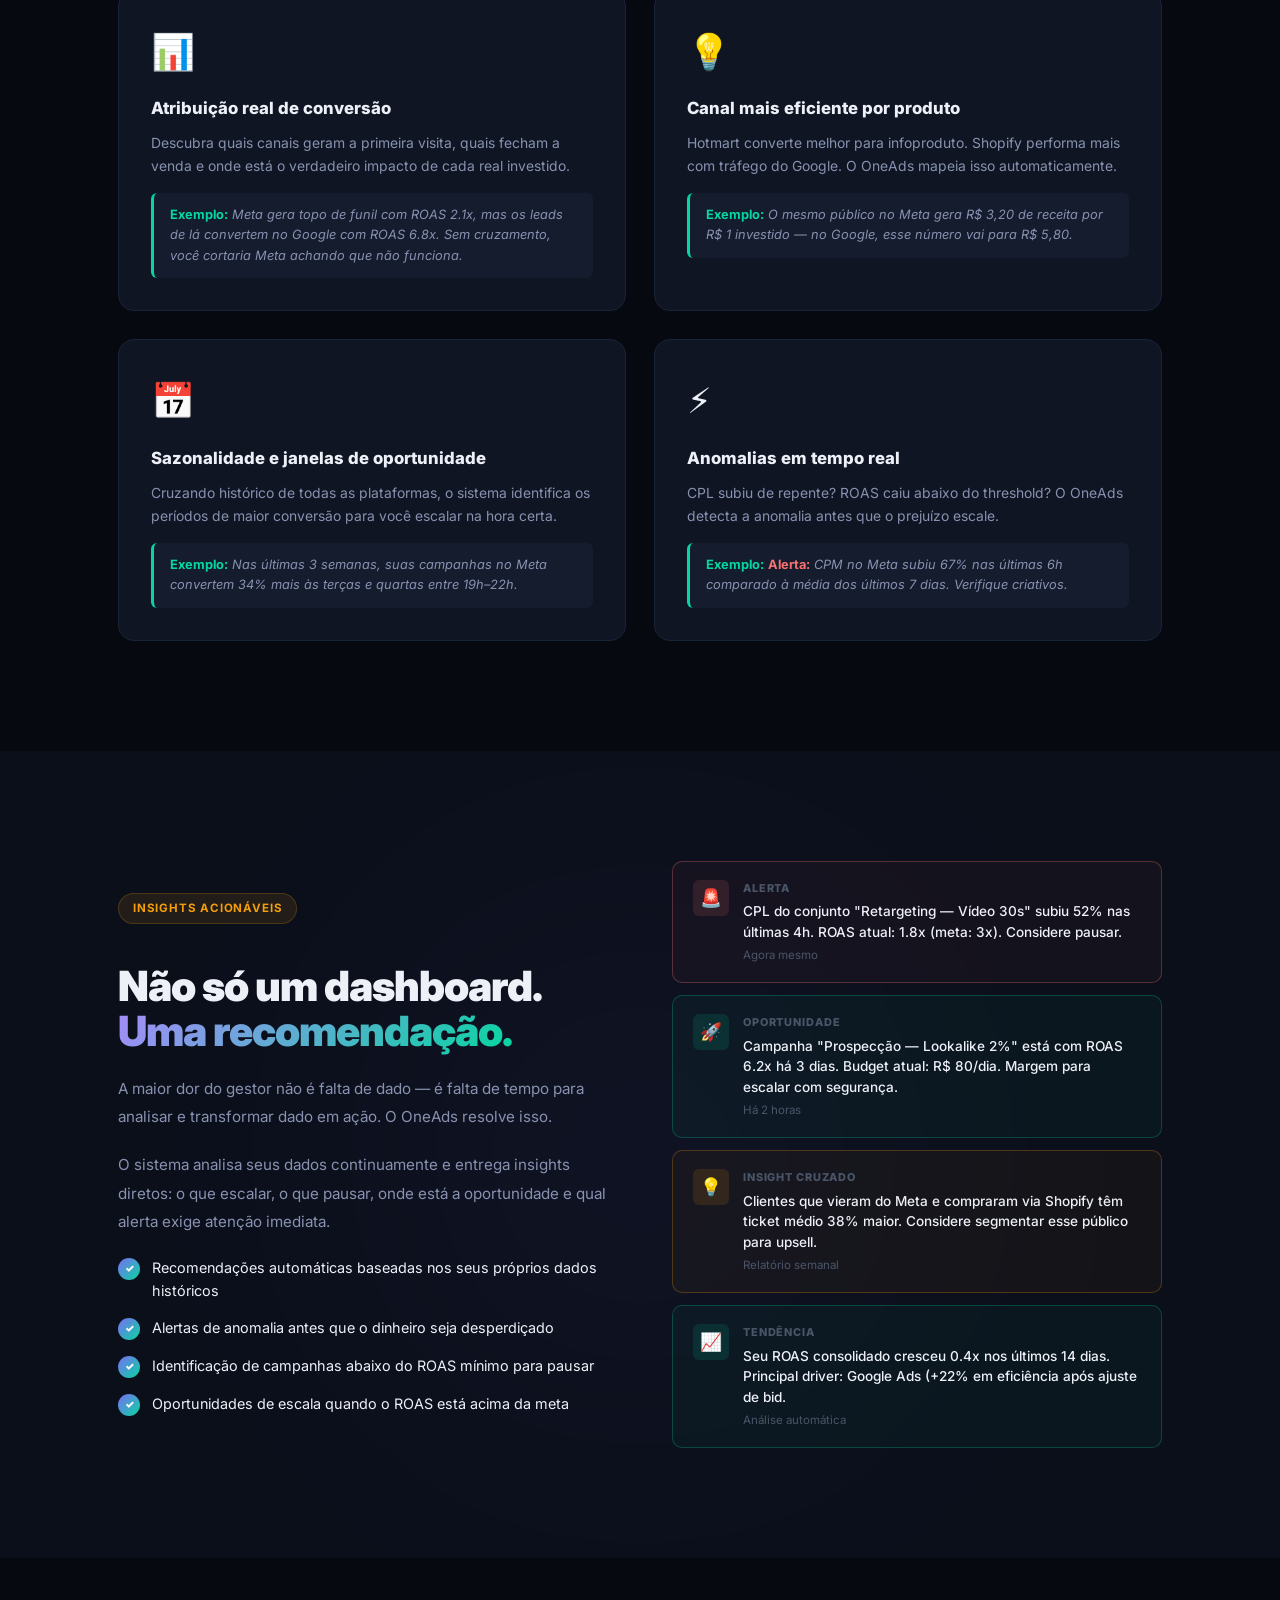
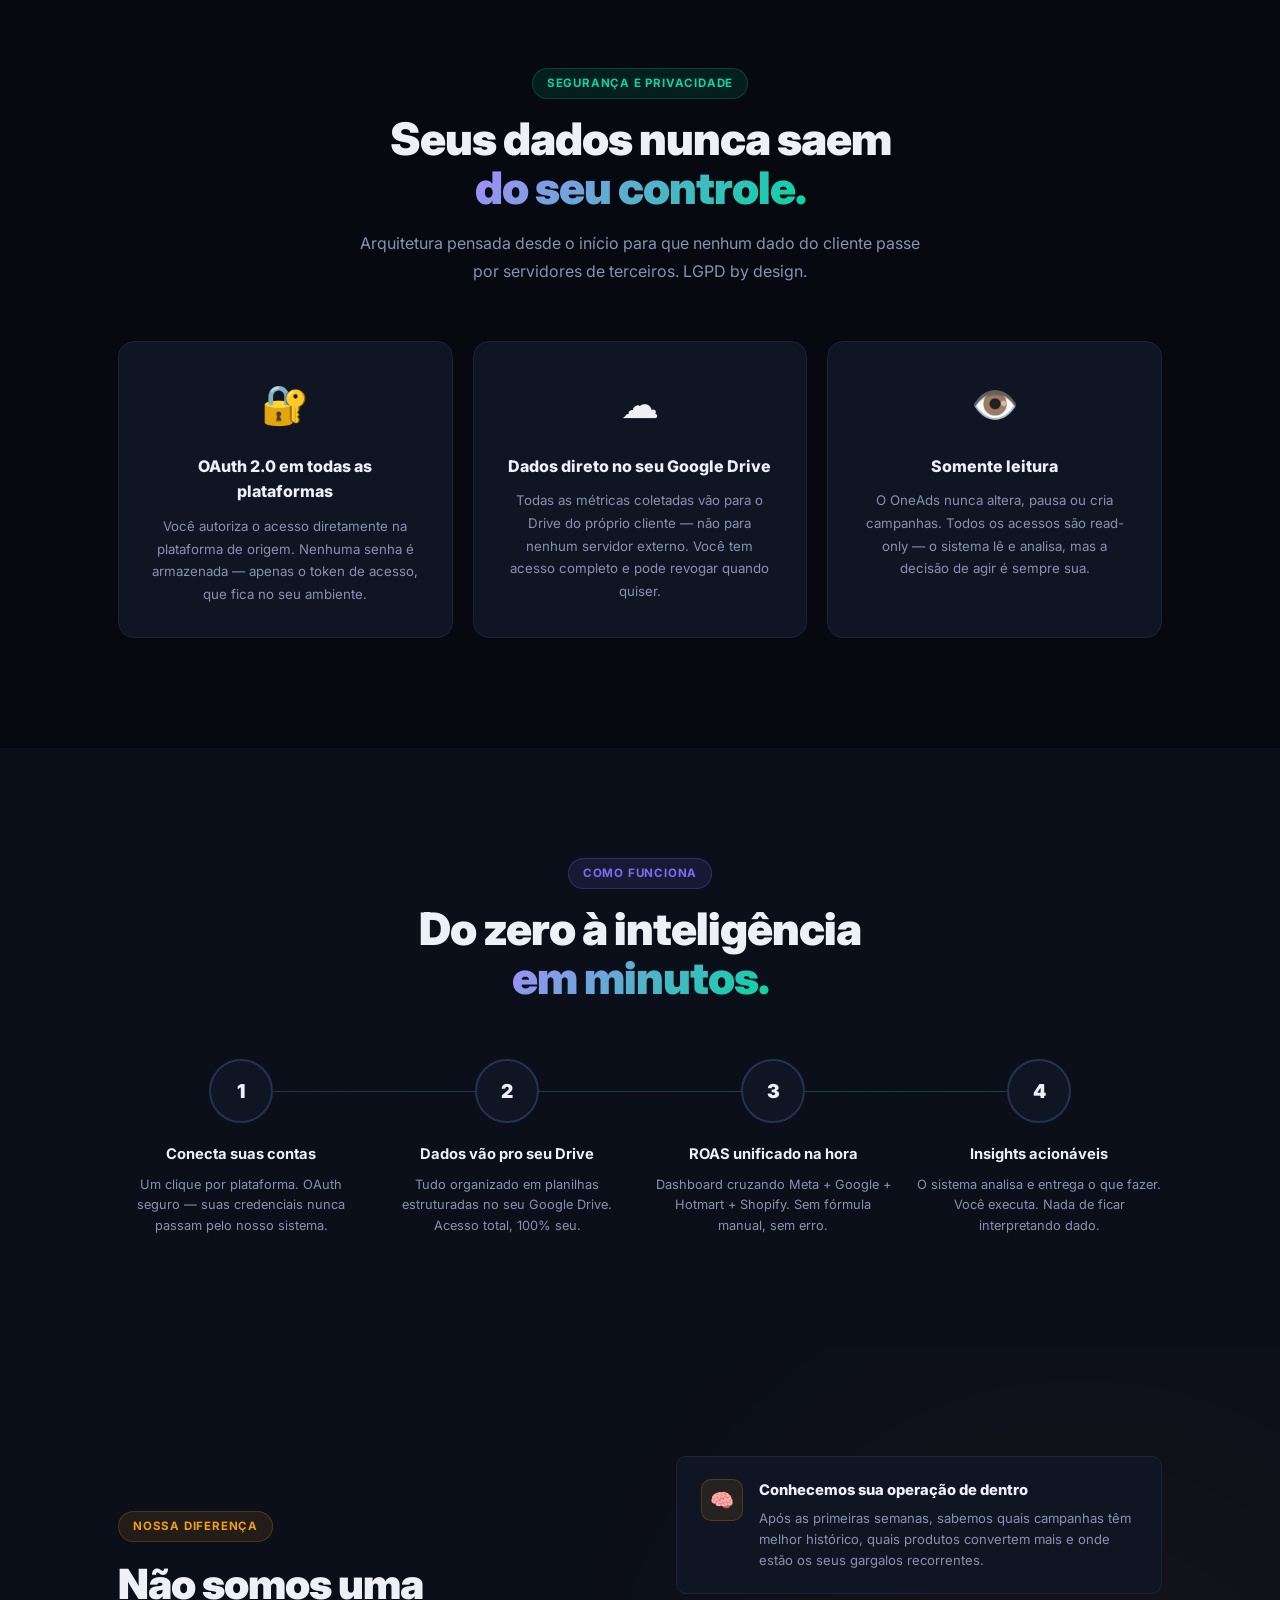
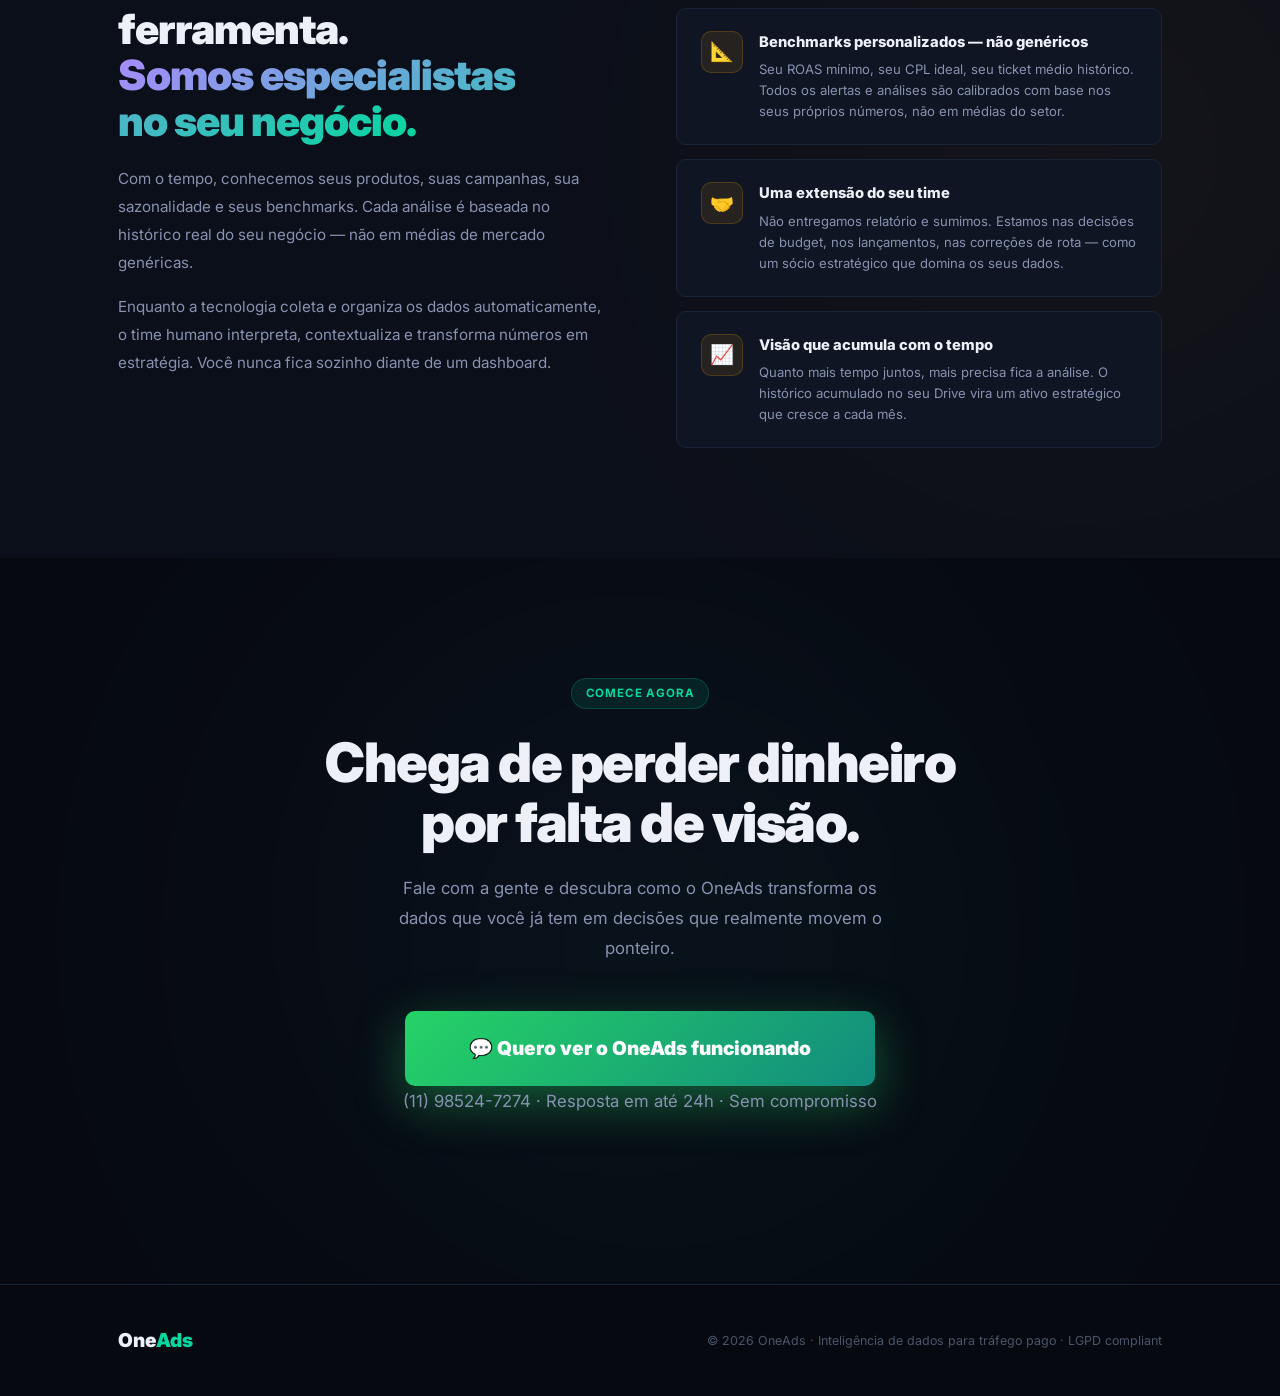
==== commit 78e8a474: "feat: tiktok + secao especialistas" ====
--- a/frontend/landing.html
+++ b/frontend/landing.html
@@ -170,6 +170,19 @@
 .step h4{font-size:.92rem;font-weight:700;margin-bottom:8px}
 .step p{font-size:.8rem;color:var(--text2);line-height:1.6}
 
+/* SPECIALIST SECTION */
+.specialist-section{padding:110px 0;background:var(--bg2);position:relative;overflow:hidden}
+.specialist-glow{position:absolute;width:600px;height:600px;border-radius:50%;background:var(--accent3);filter:blur(160px);opacity:.05;top:50%;right:-100px;transform:translateY(-50%);pointer-events:none}
+.specialist-inner{display:grid;grid-template-columns:1fr 1fr;gap:72px;align-items:center;position:relative;z-index:1}
+.specialist-text h2{font-size:clamp(1.9rem,3.5vw,2.6rem);font-weight:900;letter-spacing:-1px;margin:20px 0 20px;line-height:1.1}
+.specialist-text p{color:var(--text2);line-height:1.85;font-size:.95rem;margin-bottom:16px}
+.specialist-cards{display:flex;flex-direction:column;gap:14px}
+.spec-card{background:var(--surface);border:1px solid var(--border);border-radius:var(--radius-sm);padding:22px 24px;display:flex;align-items:flex-start;gap:16px;transition:border-color .2s,transform .2s}
+.spec-card:hover{border-color:var(--accent3);transform:translateX(4px)}
+.spec-icon{width:42px;height:42px;border-radius:10px;background:rgba(245,158,11,.1);border:1px solid rgba(245,158,11,.2);display:flex;align-items:center;justify-content:center;font-size:1.2rem;flex-shrink:0}
+.spec-body h4{font-size:.92rem;font-weight:800;margin-bottom:5px}
+.spec-body p{font-size:.82rem;color:var(--text2);line-height:1.6}
+
 /* FINAL CTA */
 .final-cta{padding:120px 0;position:relative;overflow:hidden;text-align:center}
 .final-glow-1{position:absolute;width:700px;height:700px;border-radius:50%;background:linear-gradient(135deg,var(--accent),var(--accent2));filter:blur(180px);opacity:.07;top:50%;left:50%;transform:translate(-50%,-50%);pointer-events:none}
@@ -188,7 +201,7 @@
 
 /* RESPONSIVE */
 @media(max-width:900px){
-  .cross-grid,.insights-inner,.security-grid{grid-template-columns:1fr}
+  .cross-grid,.insights-inner,.security-grid,.specialist-inner{grid-template-columns:1fr}
   .steps{grid-template-columns:repeat(2,1fr)}
   .steps::before{display:none}
   .roas-platforms{grid-template-columns:repeat(2,1fr)}
@@ -261,6 +274,8 @@
       <div class="plat-badge"><span class="plat-icon">📘</span> Meta Ads</div>
       <span class="plat-plus">+</span>
       <div class="plat-badge"><span class="plat-icon">🔵</span> Google Ads</div>
+      <span class="plat-plus">+</span>
+      <div class="plat-badge"><span class="plat-icon">🎵</span> TikTok Ads</div>
       <span class="plat-plus">+</span>
       <div class="plat-badge"><span class="plat-icon">🔥</span> Hotmart</div>
       <span class="plat-plus">+</span>
@@ -517,6 +532,51 @@
   </div>
 </section>
 
+<!-- SPECIALIST SECTION -->
+<section class="specialist-section">
+  <div class="specialist-glow"></div>
+  <div class="container">
+    <div class="specialist-inner">
+      <div class="specialist-text fade-in">
+        <span class="tag tag-gold">Nossa diferença</span>
+        <h2>Não somos uma ferramenta.<br /><span class="gradient-text">Somos especialistas<br />no seu negócio.</span></h2>
+        <p>Com o tempo, conhecemos seus produtos, suas campanhas, sua sazonalidade e seus benchmarks. Cada análise é baseada no histórico real do seu negócio — não em médias de mercado genéricas.</p>
+        <p>Enquanto a tecnologia coleta e organiza os dados automaticamente, o time humano interpreta, contextualiza e transforma números em estratégia. Você nunca fica sozinho diante de um dashboard.</p>
+      </div>
+      <div class="specialist-cards fade-in">
+        <div class="spec-card">
+          <div class="spec-icon">🧠</div>
+          <div class="spec-body">
+            <h4>Conhecemos sua operação de dentro</h4>
+            <p>Após as primeiras semanas, sabemos quais campanhas têm melhor histórico, quais produtos convertem mais e onde estão os seus gargalos recorrentes.</p>
+          </div>
+        </div>
+        <div class="spec-card">
+          <div class="spec-icon">📐</div>
+          <div class="spec-body">
+            <h4>Benchmarks personalizados — não genéricos</h4>
+            <p>Seu ROAS mínimo, seu CPL ideal, seu ticket médio histórico. Todos os alertas e análises são calibrados com base nos seus próprios números, não em médias do setor.</p>
+          </div>
+        </div>
+        <div class="spec-card">
+          <div class="spec-icon">🤝</div>
+          <div class="spec-body">
+            <h4>Uma extensão do seu time</h4>
+            <p>Não entregamos relatório e sumimos. Estamos nas decisões de budget, nos lançamentos, nas correções de rota — como um sócio estratégico que domina os seus dados.</p>
+          </div>
+        </div>
+        <div class="spec-card">
+          <div class="spec-icon">📈</div>
+          <div class="spec-body">
+            <h4>Visão que acumula com o tempo</h4>
+            <p>Quanto mais tempo juntos, mais precisa fica a análise. O histórico acumulado no seu Drive vira um ativo estratégico que cresce a cada mês.</p>
+          </div>
+        </div>
+      </div>
+    </div>
+  </div>
+</section>
+
 <!-- FINAL CTA -->
 <section class="final-cta">
   <div class="final-glow-1"></div>
